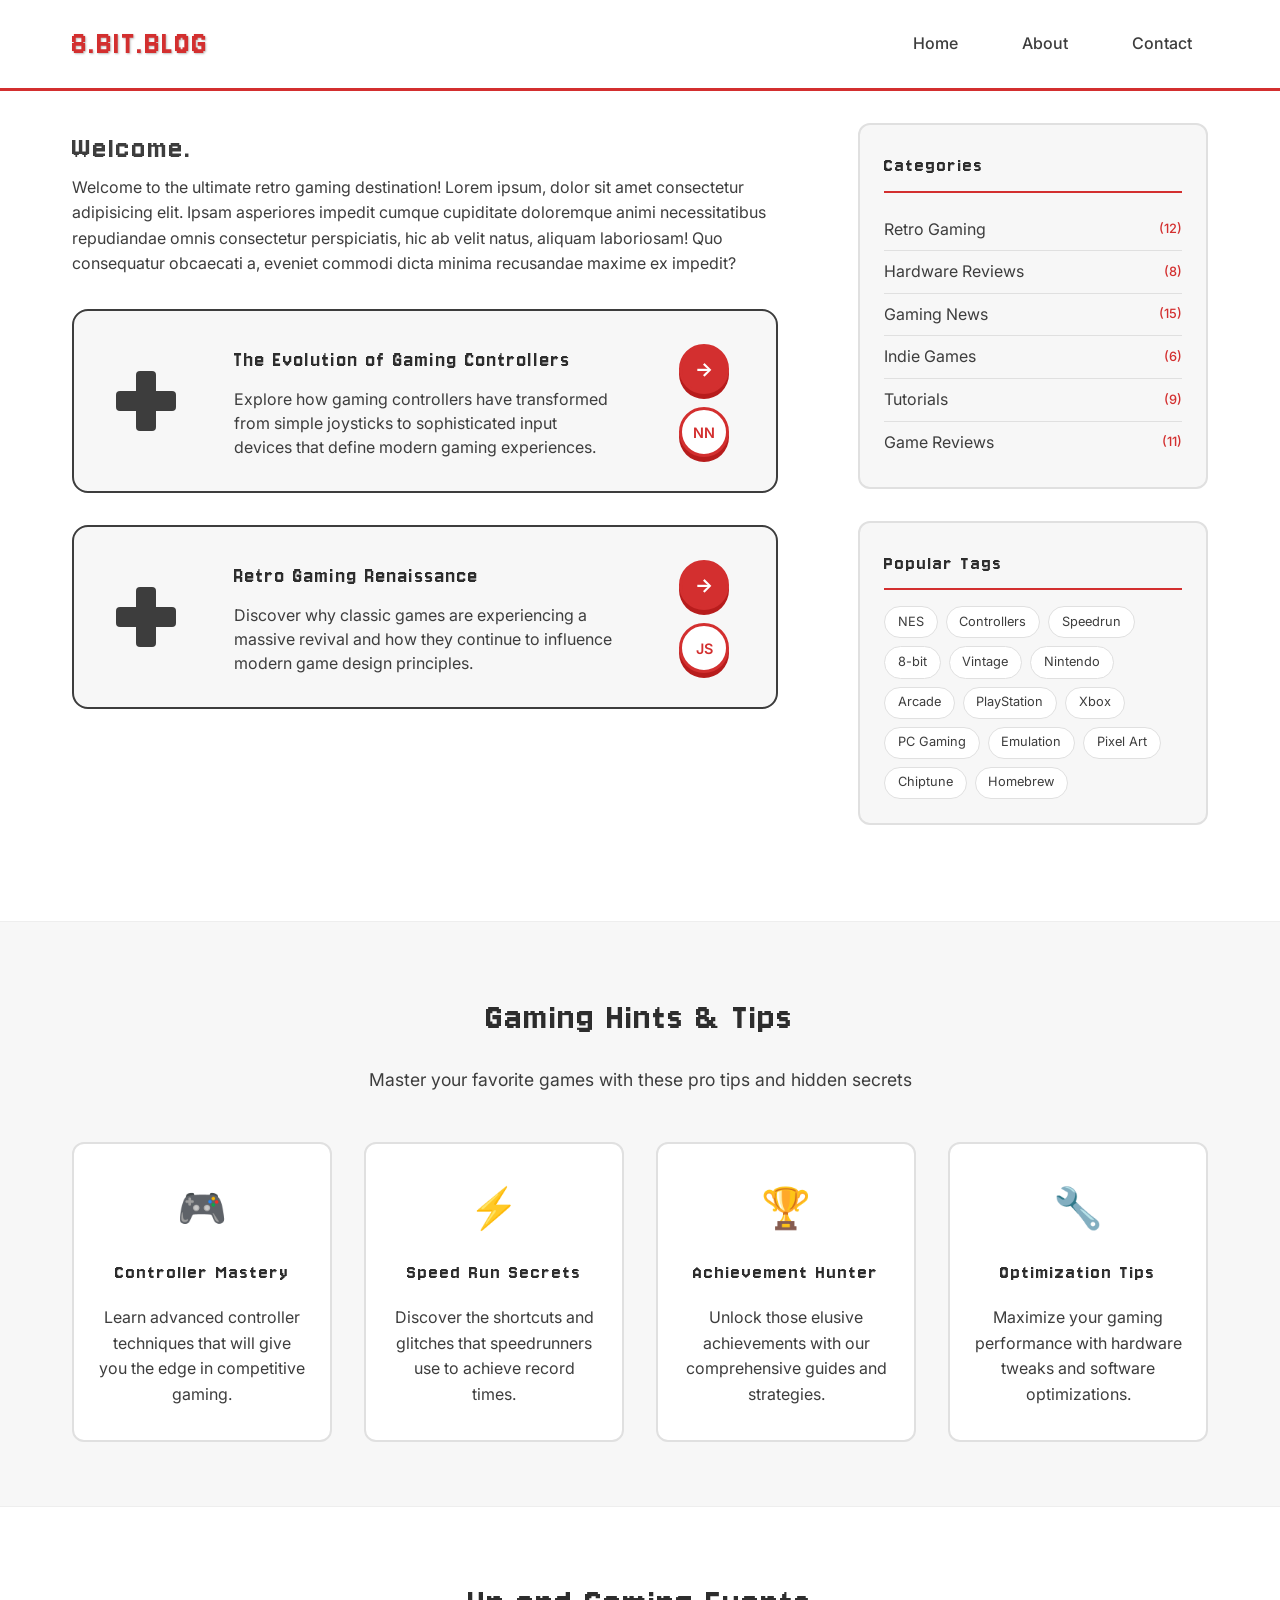
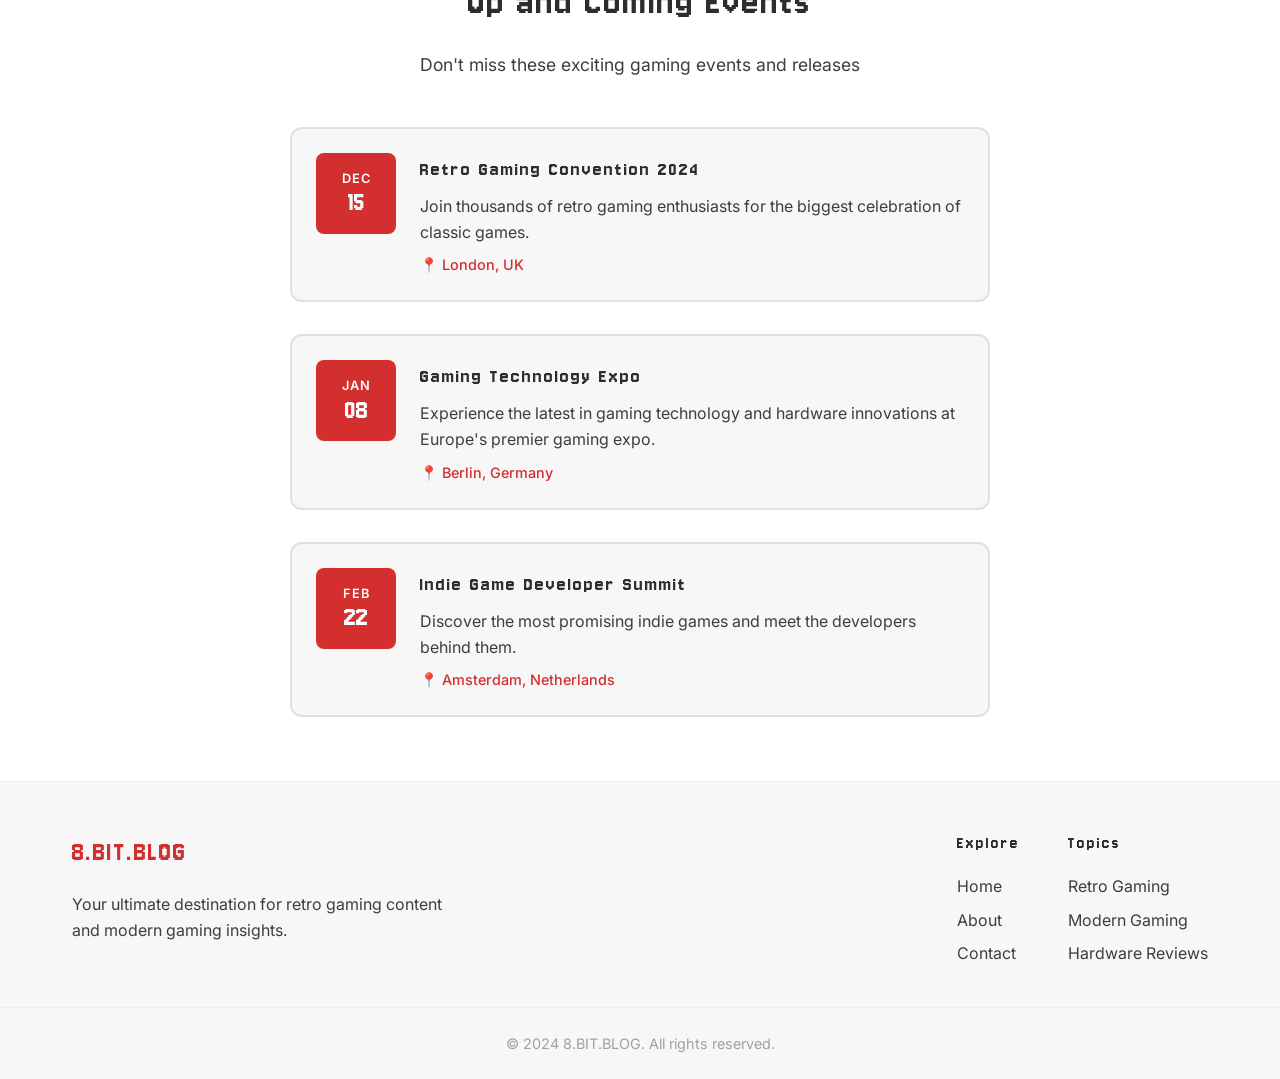
==== index.html @ f660c372 "add initial website structure and pages" ====
<html lang="en">
  <head>
    <meta charset="UTF-8" />
    <meta name="viewport" content="width=device-width, initial-scale=1.0" />
    <title>8.BIT.BLOG - Nostalgic Gaming Experience</title>
    <link rel="stylesheet" href="assets/styles.css" />
  </head>
  <body>
    <nav class="navbar">
      <div class="nav-container">
        <a href="index.html" class="nav-logo">8.BIT.BLOG</a>
        <ul class="nav-links">
          <li><a href="index.html">Home</a></li>
          <li><a href="about.html">About</a></li>
          <li><a href="contact.html">Contact</a></li>
        </ul>
      </div>
    </nav>

    <div class="content">
      <div class="main-layout">
        <!-- Left Column - Blog Content -->
        <div class="blog-section">
          <h1>Welcome.</h1>
          <p>
            Welcome to the ultimate retro gaming destination! Lorem ipsum, dolor
            sit amet consectetur adipisicing elit. Ipsam asperiores impedit
            cumque cupiditate doloremque animi necessitatibus repudiandae omnis
            consectetur perspiciatis, hic ab velit natus, aliquam laboriosam!
            Quo consequatur obcaecati a, eveniet commodi dicta minima recusandae
            maxime ex impedit?
          </p>

          <!-- NES Gamepad Card Template -->
          <div class="gamepad-card">
            <div class="card-left">
              <div class="dpad">
                <div class="dpad-vertical"></div>
                <div class="dpad-horizontal"></div>
              </div>
            </div>

            <div class="card-content">
              <h3>The Evolution of Gaming Controllers</h3>
              <p>
                Explore how gaming controllers have transformed from simple
                joysticks to sophisticated input devices that define modern
                gaming experiences.
              </p>
            </div>

            <div class="card-right">
              <div class="action-buttons">
                <button class="action-btn read-more" title="Read More">
                  <span class="arrow">→</span>
                </button>
                <button class="action-btn author-btn" title="Author">
                  <span class="initials">NN</span>
                </button>
              </div>
            </div>
          </div>

          <!-- Second Card -->
          <div class="gamepad-card">
            <div class="card-left">
              <div class="dpad">
                <div class="dpad-vertical"></div>
                <div class="dpad-horizontal"></div>
              </div>
            </div>

            <div class="card-content">
              <h3>Retro Gaming Renaissance</h3>
              <p>
                Discover why classic games are experiencing a massive revival
                and how they continue to influence modern game design
                principles.
              </p>
            </div>

            <div class="card-right">
              <div class="action-buttons">
                <button class="action-btn read-more" title="Read More">
                  <span class="arrow">→</span>
                </button>
                <button class="action-btn author-btn" title="Author">
                  <span class="initials">JS</span>
                </button>
              </div>
            </div>
          </div>
        </div>
        <!-- End of Left Column -->

        <!-- Right Column - Tags and Categories -->
        <div class="sidebar-section">
          <!-- Categories -->
          <div class="sidebar-widget">
            <h3>Categories</h3>
            <ul class="category-list">
              <li><a href="#" class="category-item">Retro Gaming <span class="count">(12)</span></a></li>
              <li><a href="#" class="category-item">Hardware Reviews <span class="count">(8)</span></a></li>
              <li><a href="#" class="category-item">Gaming News <span class="count">(15)</span></a></li>
              <li><a href="#" class="category-item">Indie Games <span class="count">(6)</span></a></li>
              <li><a href="#" class="category-item">Tutorials <span class="count">(9)</span></a></li>
              <li><a href="#" class="category-item">Game Reviews <span class="count">(11)</span></a></li>
            </ul>
          </div>

          <!-- Tags -->
          <div class="sidebar-widget">
            <h3>Popular Tags</h3>
            <div class="tag-cloud">
              <a href="#" class="tag">NES</a>
              <a href="#" class="tag">Controllers</a>
              <a href="#" class="tag">Speedrun</a>
              <a href="#" class="tag">8-bit</a>
              <a href="#" class="tag">Vintage</a>
              <a href="#" class="tag">Nintendo</a>
              <a href="#" class="tag">Arcade</a>
              <a href="#" class="tag">PlayStation</a>
              <a href="#" class="tag">Xbox</a>
              <a href="#" class="tag">PC Gaming</a>
              <a href="#" class="tag">Emulation</a>
              <a href="#" class="tag">Pixel Art</a>
              <a href="#" class="tag">Chiptune</a>
              <a href="#" class="tag">Homebrew</a>
            </div>
          </div>

        </div>
      </div>
    </div>

    <!-- Gaming Hints Section - Full Width -->
    <div class="hints-section">
      <div class="hints-container">
        <h2>Gaming Hints & Tips</h2>
        <p class="hints-subtitle">
          Master your favorite games with these pro tips and hidden secrets
        </p>

        <div class="hints-grid">
          <div class="hint-card">
            <div class="hint-icon">🎮</div>
            <h3>Controller Mastery</h3>
            <p>
              Learn advanced controller techniques that will give you the edge
              in competitive gaming.
            </p>
          </div>

          <div class="hint-card">
            <div class="hint-icon">⚡</div>
            <h3>Speed Run Secrets</h3>
            <p>
              Discover the shortcuts and glitches that speedrunners use to
              achieve record times.
            </p>
          </div>

          <div class="hint-card">
            <div class="hint-icon">🏆</div>
            <h3>Achievement Hunter</h3>
            <p>
              Unlock those elusive achievements with our comprehensive guides
              and strategies.
            </p>
          </div>

          <div class="hint-card">
            <div class="hint-icon">🔧</div>
            <h3>Optimization Tips</h3>
            <p>
              Maximize your gaming performance with hardware tweaks and software
              optimizations.
            </p>
          </div>
        </div>
      </div>
    </div>

    <!-- Up and Coming Events Section -->
    <div class="events-section">
      <div class="events-container">
        <h2>Up and Coming Events</h2>
        <p class="events-subtitle">Don't miss these exciting gaming events and releases</p>
        
        <div class="events-timeline">
          <div class="event-item">
            <div class="event-date">
              <span class="month">DEC</span>
              <span class="day">15</span>
            </div>
            <div class="event-content">
              <h3>Retro Gaming Convention 2024</h3>
              <p>Join thousands of retro gaming enthusiasts for the biggest celebration of classic games.</p>
              <span class="event-location">📍 London, UK</span>
            </div>
          </div>
          
          <div class="event-item">
            <div class="event-date">
              <span class="month">JAN</span>
              <span class="day">08</span>
            </div>
            <div class="event-content">
              <h3>Gaming Technology Expo</h3>
              <p>Experience the latest in gaming technology and hardware innovations at Europe's premier gaming expo.</p>
              <span class="event-location">📍 Berlin, Germany</span>
            </div>
          </div>
          
          <div class="event-item">
            <div class="event-date">
              <span class="month">FEB</span>
              <span class="day">22</span>
            </div>
            <div class="event-content">
              <h3>Indie Game Developer Summit</h3>
              <p>Discover the most promising indie games and meet the developers behind them.</p>
              <span class="event-location">📍 Amsterdam, Netherlands</span>
            </div>
          </div>
        </div>
      </div>
    </div>

    <footer class="footer">
      <div class="footer-container">
        <div class="footer-brand">
          <h3>8.BIT.BLOG</h3>
          <p>
            Your ultimate destination for retro gaming content and modern gaming
            insights.
          </p>
        </div>

        <div class="footer-links">
          <div class="footer-section">
            <h4>Explore</h4>
            <ul>
              <li><a href="index.html">Home</a></li>
              <li><a href="about.html">About</a></li>
              <li><a href="contact.html">Contact</a></li>
            </ul>
          </div>

          <div class="footer-section">
            <h4>Topics</h4>
            <ul>
              <li><a href="#">Retro Gaming</a></li>
              <li><a href="#">Modern Gaming</a></li>
              <li><a href="#">Hardware Reviews</a></li>
            </ul>
          </div>
        </div>
      </div>

      <div class="footer-bottom">
        <p>&copy; 2024 8.BIT.BLOG. All rights reserved.</p>
      </div>
    </footer>
  </body>
</html>
---- assets/styles.css ----
/* Import fonts from Google Fonts */
@import url("https://fonts.googleapis.com/css2?family=Jersey+10&family=Inter:wght@300;400;500;600&display=swap");

/* Retro Gaming Color Scheme - Inspired by classic NES gamepad */
:root {
  --retro-dark: #2d2d2d;
  --retro-grey: #3d3d3d;
  --retro-light: #f7f7f7;
  --retro-red: #d32f2f;
  --retro-white: #ffffff;
  --retro-shadow: rgba(42, 42, 42, 0.3);
  --retro-letter-spacing: 2px;
}

/* Global styles */
* {
  margin: 0;
  padding: 0;
  box-sizing: border-box;
}
body {
  font-family: "Inter", sans-serif;
  background: var(--retro-white);
  min-height: 100vh;
  color: var(--retro-grey);
  line-height: 1.6;
}
/* Headings */
h1,
h2,
h3,
h4,
h5,
h6 {
  font-weight: normal;
  font-family: "Jersey 10", cursive;
  letter-spacing: var(--retro-letter-spacing);
}

/* Navbar styling */
.navbar {
  background: var(--retro-white);
  border-bottom: 3px solid var(--retro-red);
}

.nav-container {
  max-width: 1200px;
  margin: 0 auto;
  display: flex;
  justify-content: space-between;
  align-items: center;
  padding: 1rem 2rem;
}

.nav-logo {
  font-size: 2.2rem;
  color: var(--retro-red);
  text-decoration: none;
  text-shadow: 1px 1px 2px var(--retro-shadow);
  font-weight: normal;
  font-family: "Jersey 10", cursive;
  letter-spacing: var(--retro-letter-spacing);
}

.nav-links {
  display: flex;
  list-style: none;
  gap: 2rem;
}

.nav-links a {
  color: var(--retro-grey);
  text-decoration: none;
  font-family: "Inter", sans-serif;
  font-weight: 500;
  padding: 0.5rem 1rem;
  transition: all 0.1s ease;
}

.nav-links a:hover {
  color: var(--retro-red);
}

/* Main title styling */
.main-title {
  text-align: center;
  padding: 3rem 2rem;
  background: rgba(255, 255, 255, 0.1);
  margin: 2rem auto;
  max-width: 800px;
  border-radius: 12px;
  border: 3px solid var(--retro-dark);
  box-shadow: 0 8px 16px var(--retro-shadow);
}

.main-title h1 {
  font-size: 3.5rem;
  color: var(--retro-white);
  text-shadow: 3px 3px 0px var(--retro-red);
  margin-bottom: 1rem;
  font-family: "Jersey 10", cursive;
  letter-spacing: 2px;
}

.main-title .subtitle {
  font-size: 1.2rem;
  color: var(--retro-light);
  font-weight: 500;
  text-transform: uppercase;
  letter-spacing: 1px;
}

/* Content area styling */
.content {
  max-width: 1200px;
  margin: 0 auto;
  padding: 2rem;
}

.content p {
  font-family: "Inter", sans-serif;
  font-weight: 400;
  margin-bottom: 1rem;
}

/* Main Layout - Two Column */
.main-layout {
  display: grid;
  grid-template-columns: 1fr 350px;
  gap: 5rem;
  align-items: start;
}

.blog-section {
  min-width: 0; /* Prevents grid overflow */
}

/* Sidebar Section */
.sidebar-section {
  display: flex;
  flex-direction: column;
  gap: 2rem;
}

.sidebar-widget {
  background: var(--retro-light);
  border: 2px solid #e0e0e0;
  border-radius: 12px;
  padding: 1.5rem;
}

.sidebar-widget h3 {
  color: var(--retro-dark);
  margin-bottom: 1rem;
  font-size: 1.3rem;
  border-bottom: 2px solid var(--retro-red);
  padding-bottom: 0.5rem;
}

/* Categories */
.category-list {
  list-style: none;
  padding: 0;
  margin: 0;
}

.category-list li {
  border-bottom: 1px solid #e0e0e0;
  padding: 0.5rem 0;
}

.category-list li:last-child {
  border-bottom: none;
}

.category-item {
  font-family: 'Inter', sans-serif;
  color: var(--retro-grey);
  text-decoration: none;
  display: flex;
  justify-content: space-between;
  align-items: center;
  transition: color 0.2s ease;
}

.category-item:hover {
  color: var(--retro-red);
}

.count {
  font-size: 0.8rem;
  color: var(--retro-red);
  font-weight: 500;
}

/* Tag Cloud */
.tag-cloud {
  display: flex;
  flex-wrap: wrap;
  gap: 0.5rem;
}

.tag {
  font-family: 'Inter', sans-serif;
  background: var(--retro-white);
  color: var(--retro-grey);
  padding: 0.3rem 0.8rem;
  border-radius: 20px;
  text-decoration: none;
  font-size: 0.8rem;
  border: 1px solid #e0e0e0;
  transition: all 0.2s ease;
}

.tag:hover {
  background: var(--retro-red);
  color: var(--retro-white);
  border-color: var(--retro-red);
}


/* About Page Specific Styles */
.about-topics {
  margin: 2rem 0;
}

.topic-item {
  background: var(--retro-light);
  border: 2px solid #e0e0e0;
  border-radius: 12px;
  padding: 1.5rem;
  margin-bottom: 1rem;
  transition: all 0.3s ease;
}

.topic-item:hover {
  border-color: var(--retro-red);
  transform: translateY(-2px);
  box-shadow: 0 4px 12px rgba(0, 0, 0, 0.1);
}

.topic-item h3 {
  color: var(--retro-dark);
  margin-bottom: 0.5rem;
  font-size: 1.2rem;
}

.topic-item p {
  font-family: 'Inter', sans-serif;
  color: var(--retro-grey);
  line-height: 1.6;
  margin: 0;
}

/* Contact Form Styles */
.contact-form-section {
  margin: 2rem 0;
  background: var(--retro-light);
  border: 2px solid #e0e0e0;
  border-radius: 12px;
  padding: 2rem;
}

.contact-form-section h2 {
  margin-bottom: 1.5rem;
  color: var(--retro-dark);
}

.contact-form {
  display: flex;
  flex-direction: column;
  gap: 1.5rem;
}

.form-row {
  display: grid;
  grid-template-columns: 1fr 1fr;
  gap: 1rem;
}

.form-group {
  display: flex;
  flex-direction: column;
}

.form-group label {
  font-family: 'Inter', sans-serif;
  color: var(--retro-dark);
  font-weight: 500;
  margin-bottom: 0.5rem;
  font-size: 0.9rem;
}

.form-group input,
.form-group select,
.form-group textarea {
  font-family: 'Inter', sans-serif;
  padding: 0.8rem;
  border: 2px solid #e0e0e0;
  border-radius: 6px;
  font-size: 0.9rem;
  transition: border-color 0.2s ease;
  background: var(--retro-white);
}

.form-group input:focus,
.form-group select:focus,
.form-group textarea:focus {
  outline: none;
  border-color: var(--retro-red);
}

.form-group textarea {
  resize: vertical;
  min-height: 120px;
}

.checkbox-group {
  flex-direction: row;
  align-items: center;
  gap: 0.5rem;
}

.checkbox-label {
  display: flex;
  align-items: center;
  gap: 0.5rem;
  cursor: pointer;
  font-size: 0.9rem;
}

.checkbox-label input[type="checkbox"] {
  width: 18px;
  height: 18px;
  margin: 0;
}

.contact-submit-btn {
  background: var(--retro-red);
  color: var(--retro-white);
  padding: 1rem 2rem;
  border: none;
  border-radius: 6px;
  font-family: 'Inter', sans-serif;
  font-weight: 600;
  font-size: 1rem;
  cursor: pointer;
  transition: all 0.2s ease;
  align-self: flex-start;
  box-shadow: 0 4px 0 #b71c1c;
}

.contact-submit-btn:hover {
  transform: translateY(-2px);
  box-shadow: 0 6px 0 #b71c1c;
}

.contact-submit-btn:active {
  transform: translateY(2px);
  box-shadow: 0 2px 0 #b71c1c;
}

.contact-link {
  color: var(--retro-red);
  text-decoration: none;
  font-weight: 500;
  font-family: 'Inter', sans-serif;
  font-size: 0.9rem;
  margin-top: 0.5rem;
  display: inline-block;
}

.contact-link:hover {
  text-decoration: underline;
}

/* NES Gamepad Card Styling */
.gamepad-card {
  display: flex;
  align-items: center;
  background: var(--retro-light);
  border: 2px solid var(--retro-grey);
  border-radius: 16px;
  padding: 2rem;
  margin: 2rem 0;
  gap: 2rem;
  max-width: 800px;
}

/* Left side - D-Pad */
.card-left {
  flex: 0 0 80px;
  display: flex;
  justify-content: center;
  align-items: center;
}

.dpad {
  position: relative;
  width: 60px;
  height: 60px;
}

.dpad-horizontal,
.dpad-vertical {
  background: var(--retro-grey);
  position: absolute;
  border-radius: 4px;
}

.dpad-horizontal {
  width: 60px;
  height: 20px;
  top: 50%;
  left: 0;
  transform: translateY(-50%);
}

.dpad-vertical {
  width: 20px;
  height: 60px;
  left: 50%;
  top: 0;
  transform: translateX(-50%);
}

/* Center content */
.card-content {
  flex: 1;
  padding: 0 1rem;
}

.card-content h3 {
  color: var(--retro-dark);
  margin-bottom: 0.5rem;
  font-size: 1.4rem;
}

.card-content p {
  color: var(--retro-grey);
  margin: 0;
  line-height: 1.5;
}

/* Right side - Action buttons */
.card-right {
  flex: 0 0 80px;
  display: flex;
  justify-content: center;
  align-items: center;
}

.action-buttons {
  display: flex;
  flex-direction: column;
  gap: 0.8rem;
}

.action-btn {
  width: 50px;
  height: 50px;
  border-radius: 50%;
  border: 3px solid var(--retro-red);
  background: var(--retro-red);
  color: var(--retro-white);
  font-family: "Inter", sans-serif;
  font-weight: 600;
  cursor: pointer;
  transition: all 0.2s ease;
  display: flex;
  align-items: center;
  justify-content: center;
  box-shadow: 0 5px 0 #b71c1c;
}

.action-btn:active {
  transform: translateY(3px);
  box-shadow: 0 2px 0 #b71c1c;
}

.action-btn .arrow {
  font-size: 1.2rem;
  font-weight: bold;
}

.action-btn .initials {
  font-size: 0.9rem;
  font-weight: 600;
}

/* Author button styling */
.author-btn {
  background: var(--retro-white);
  color: var(--retro-red);
  border: 3px solid var(--retro-red);
  box-shadow: 0 5px 0 #b71c1c;
}

.author-btn:hover {
  background: var(--retro-red);
  color: var(--retro-white);
}

/* Gaming Hints Section */
.hints-section {
  background: var(--retro-light);
  border-top: 1px solid #eee;
  border-bottom: 1px solid #eee;
  margin-top: 4rem;
  padding: 4rem 0;
}

.hints-container {
  max-width: 1200px;
  margin: 0 auto;
  padding: 0 2rem;
  text-align: center;
}

.hints-section h2 {
  color: var(--retro-dark);
  font-size: 2.5rem;
  margin-bottom: 1rem;
}

.hints-subtitle {
  font-family: "Inter", sans-serif;
  color: var(--retro-grey);
  font-size: 1.1rem;
  margin-bottom: 3rem;
  max-width: 600px;
  margin-left: auto;
  margin-right: auto;
}

.hints-grid {
  display: grid;
  grid-template-columns: repeat(auto-fit, minmax(250px, 1fr));
  gap: 2rem;
  margin-top: 3rem;
}

.hint-card {
  background: var(--retro-white);
  border: 2px solid #e0e0e0;
  border-radius: 12px;
  padding: 2rem 1.5rem;
  text-align: center;
  transition: all 0.3s ease;
  cursor: pointer;
}

.hint-card:hover {
  border-color: var(--retro-red);
  transform: translateY(-4px);
  box-shadow: 0 8px 24px rgba(0, 0, 0, 0.1);
}

.hint-icon {
  font-size: 2.5rem;
  margin-bottom: 1rem;
  display: block;
}

.hint-card h3 {
  color: var(--retro-dark);
  margin-bottom: 1rem;
  font-size: 1.3rem;
}

.hint-card p {
  font-family: "Inter", sans-serif;
  color: var(--retro-grey);
  line-height: 1.6;
  margin: 0;
}

/* Events Section */
.events-section {
  background: var(--retro-white);
  padding: 4rem 0;
}

.events-container {
  max-width: 1200px;
  margin: 0 auto;
  padding: 0 2rem;
  text-align: center;
}

.events-section h2 {
  color: var(--retro-dark);
  font-size: 2.5rem;
  margin-bottom: 1rem;
}

.events-subtitle {
  font-family: 'Inter', sans-serif;
  color: var(--retro-grey);
  font-size: 1.1rem;
  margin-bottom: 3rem;
  max-width: 600px;
  margin-left: auto;
  margin-right: auto;
}

.events-timeline {
  display: flex;
  flex-direction: column;
  gap: 2rem;
  max-width: 700px;
  margin: 0 auto;
  text-align: left;
}

.event-item {
  display: flex;
  gap: 1.5rem;
  align-items: flex-start;
  padding: 1.5rem;
  background: var(--retro-light);
  border-radius: 12px;
  border: 2px solid #e0e0e0;
  transition: all 0.3s ease;
}

.event-item:hover {
  border-color: var(--retro-red);
  transform: translateY(-2px);
  box-shadow: 0 8px 24px rgba(0, 0, 0, 0.1);
}

.event-date {
  flex: 0 0 80px;
  text-align: center;
  background: var(--retro-red);
  color: var(--retro-white);
  border-radius: 8px;
  padding: 1rem 0.5rem;
  display: flex;
  flex-direction: column;
  justify-content: center;
}

.event-date .month {
  font-family: 'Inter', sans-serif;
  font-size: 0.8rem;
  font-weight: 600;
  text-transform: uppercase;
  letter-spacing: 1px;
}

.event-date .day {
  font-family: 'Jersey 10', cursive;
  font-size: 1.8rem;
  font-weight: normal;
  line-height: 1;
}

.event-content {
  flex: 1;
}

.event-content h3 {
  color: var(--retro-dark);
  margin-bottom: 0.5rem;
  font-size: 1.3rem;
}

.event-content p {
  font-family: 'Inter', sans-serif;
  color: var(--retro-grey);
  line-height: 1.6;
  margin-bottom: 0.5rem;
}

.event-location {
  font-family: 'Inter', sans-serif;
  color: var(--retro-red);
  font-size: 0.9rem;
  font-weight: 500;
}

/* Footer Styling */
.footer {
  border-top: 1px solid #eee;
  background: var(--retro-light);
  color: var(--retro-dark);
  margin-top: 0;
}

.footer-container {
  max-width: 1200px;
  margin: 0 auto;
  padding: 3rem 2rem 2rem;
  display: grid;
  grid-template-columns: 1fr 1fr;
  gap: 3rem;
  align-items: start;
}

.footer-brand h3 {
  color: var(--retro-red);
  margin-bottom: 1rem;
  font-size: 1.8rem;
}

.footer-brand p {
  font-family: "Inter", sans-serif;
  color: var(--retro-grey);
  line-height: 1.6;
  max-width: 400px;
}

.footer-links {
  display: flex;
  gap: 3rem;
  justify-content: flex-end;
}

.footer-section h4 {
  color: var(--retro-dark);
  margin-bottom: 1rem;
  font-size: 1.1rem;
}

.footer-section ul {
  list-style: none;
  padding: 0;
}

.footer-section li {
  margin-bottom: 0.5rem;
}

.footer-section a {
  color: var(--retro-grey);
  text-decoration: none;
  font-family: "Inter", sans-serif;
  font-weight: 400;
  transition: color 0.2s ease;
}

.footer-section a:hover {
  color: var(--retro-red);
}

.footer-bottom {
  border-top: 1px solid #eee;
  padding: 1.5rem 2rem;
  text-align: center;
}

.footer-bottom p {
  font-family: "Inter", sans-serif;
  color: #a0a0a0;
  margin: 0;
  font-size: 0.9rem;
}

/* Responsive design */
@media (max-width: 768px) {
  .nav-container {
    flex-direction: column;
    gap: 1rem;
  }

  .nav-links {
    gap: 1rem;
  }

  .main-title h1 {
    font-size: 2.5rem;
  }

  .navbar {
    padding: 1rem;
  }

  /* Responsive main layout */
  .main-layout {
    grid-template-columns: 1fr;
    gap: 2rem;
  }

  .sidebar-section {
    order: -1; /* Move sidebar above blog content on mobile */
  }

  .sidebar-widget {
    padding: 1rem;
  }

  .tag-cloud {
    gap: 0.3rem;
  }

  .tag {
    font-size: 0.75rem;
    padding: 0.25rem 0.6rem;
  }

  /* Responsive contact form */
  .contact-form-section {
    padding: 1.5rem;
  }

  .form-row {
    grid-template-columns: 1fr;
    gap: 0;
  }

  /* Responsive gamepad card */
  .gamepad-card {
    flex-direction: column;
    text-align: center;
    padding: 1.5rem;
    gap: 1.5rem;
  }

  .card-left,
  .card-right {
    flex: none;
  }

  .action-buttons {
    flex-direction: row;
    justify-content: center;
    gap: 1rem;
  }

  .dpad {
    width: 50px;
    height: 50px;
  }

  .dpad-horizontal {
    width: 50px;
    height: 16px;
  }

  .dpad-vertical {
    width: 16px;
    height: 50px;
  }

  /* Responsive hints section */
  .hints-section {
    padding: 3rem 0;
  }

  .hints-container {
    padding: 0 1rem;
  }

  .hints-section h2 {
    font-size: 2rem;
  }

  .hints-grid {
    grid-template-columns: 1fr;
    gap: 1.5rem;
  }

  .hint-card {
    padding: 1.5rem;
  }

  /* Responsive events section */
  .events-section {
    padding: 3rem 0;
  }

  .events-container {
    padding: 0 1rem;
  }

  .events-section h2 {
    font-size: 2rem;
  }

  .events-timeline {
    max-width: 100%;
  }

  .event-item {
    padding: 1.2rem;
    gap: 1rem;
  }

  .event-date {
    flex: 0 0 70px;
    padding: 0.8rem 0.5rem;
  }

  .event-date .day {
    font-size: 1.5rem;
  }

  /* Responsive footer */
  .footer-container {
    grid-template-columns: 1fr;
    gap: 2rem;
    padding: 2rem 1rem 1.5rem;
  }

  .footer-links {
    justify-content: flex-start;
    gap: 2rem;
  }

  .footer-bottom {
    padding: 1rem;
  }
}
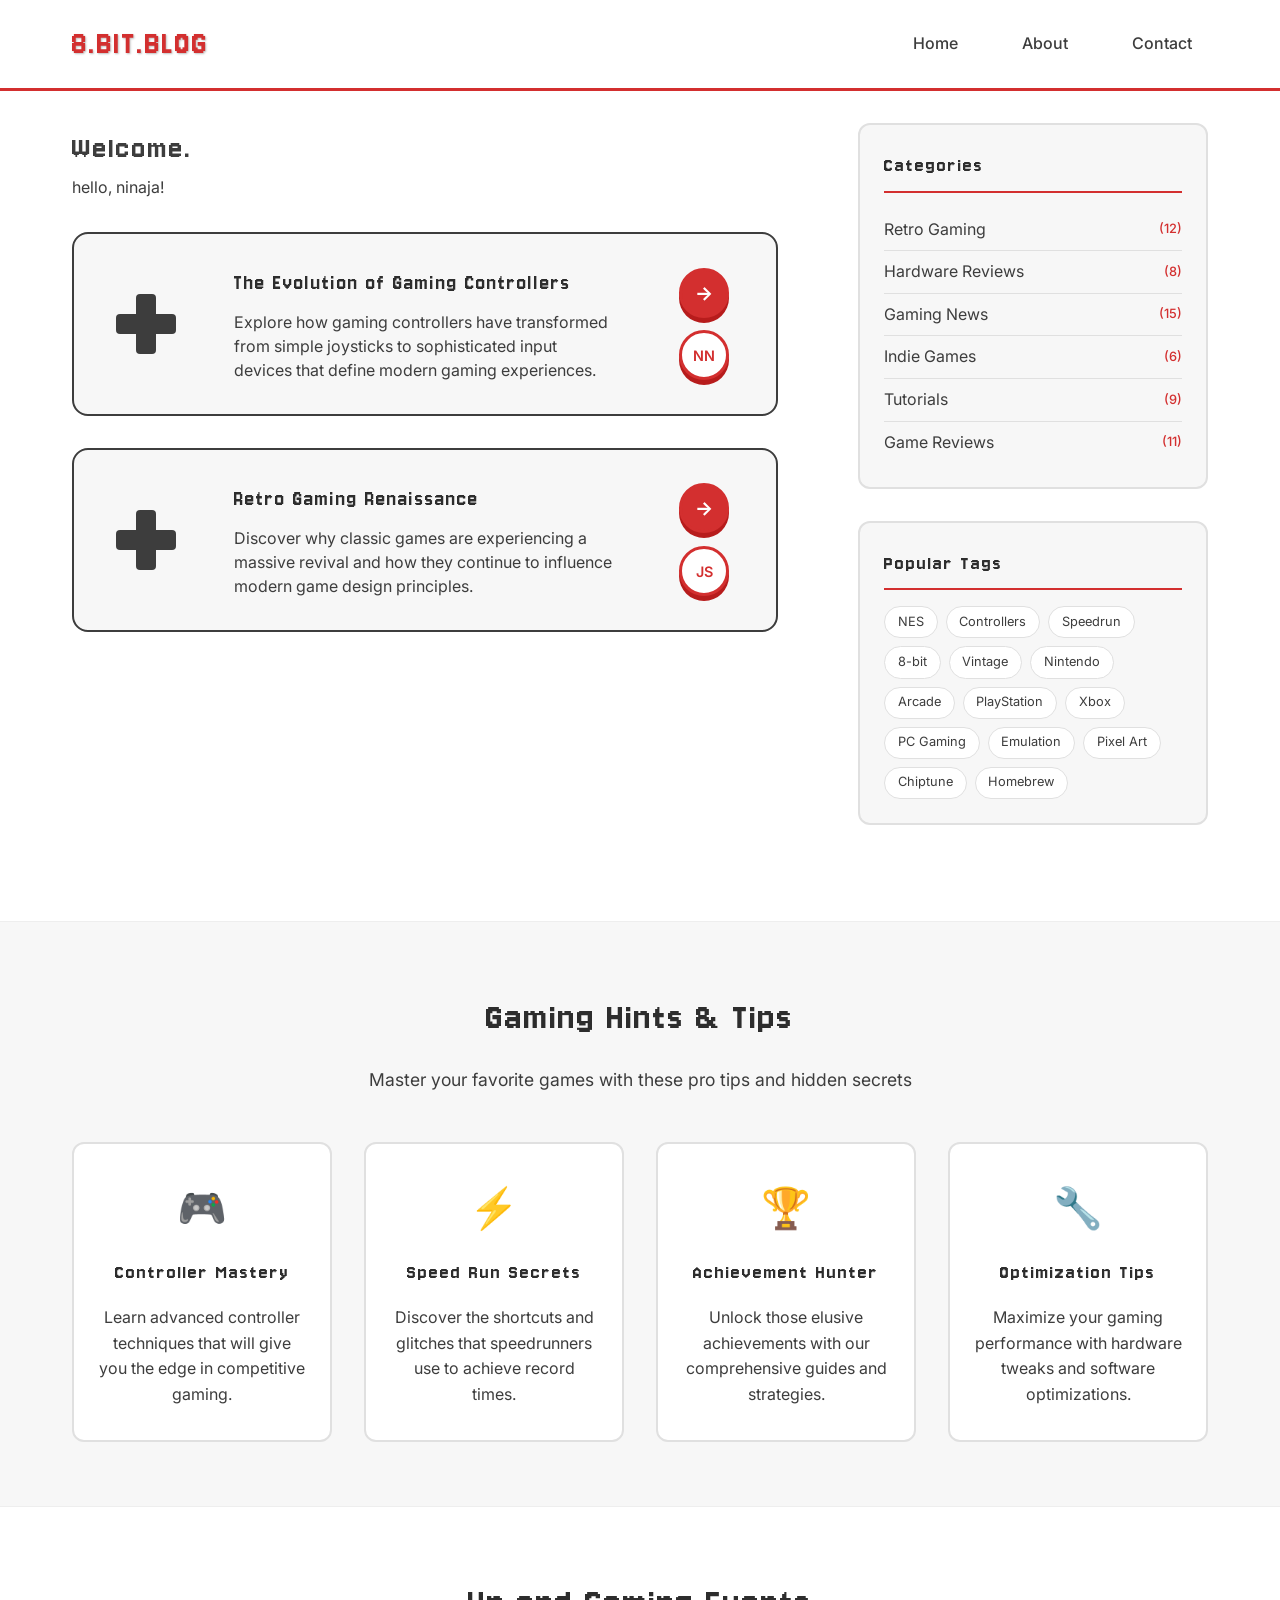
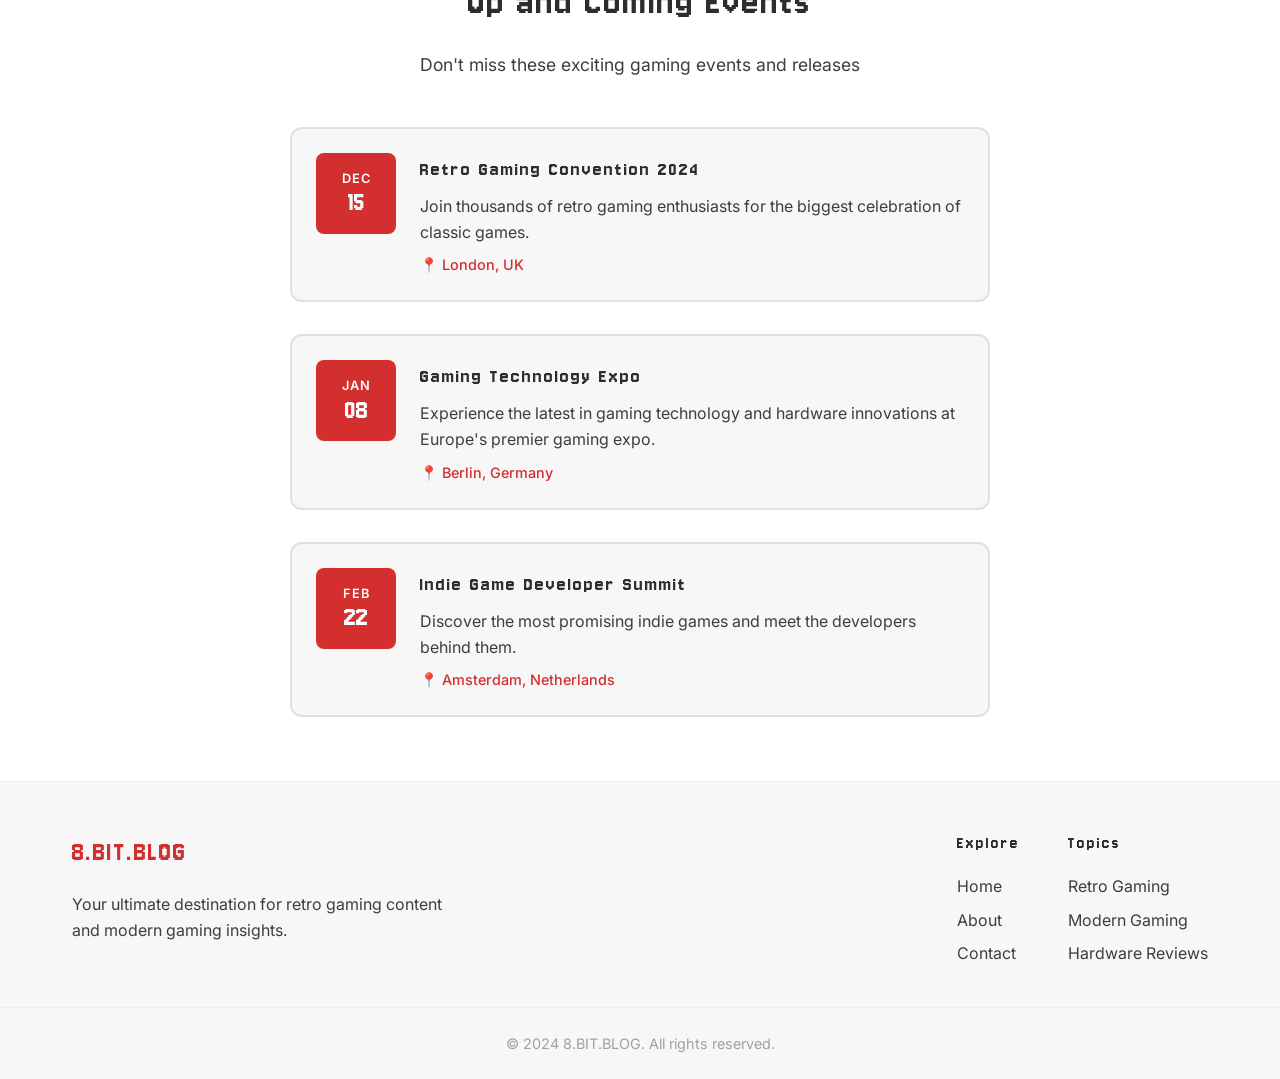
==== commit 3cd2bd00: "hhh" ====
--- a/index.html
+++ b/index.html
@@ -1,266 +1,264 @@
 <html lang="en">
-  <head>
-    <meta charset="UTF-8" />
-    <meta name="viewport" content="width=device-width, initial-scale=1.0" />
-    <title>8.BIT.BLOG - Nostalgic Gaming Experience</title>
-    <link rel="stylesheet" href="assets/styles.css" />
-  </head>
-  <body>
-    <nav class="navbar">
-      <div class="nav-container">
-        <a href="index.html" class="nav-logo">8.BIT.BLOG</a>
-        <ul class="nav-links">
-          <li><a href="index.html">Home</a></li>
-          <li><a href="about.html">About</a></li>
-          <li><a href="contact.html">Contact</a></li>
-        </ul>
-      </div>
-    </nav>
-
-    <div class="content">
-      <div class="main-layout">
-        <!-- Left Column - Blog Content -->
-        <div class="blog-section">
-          <h1>Welcome.</h1>
-          <p>
-            Welcome to the ultimate retro gaming destination! Lorem ipsum, dolor
-            sit amet consectetur adipisicing elit. Ipsam asperiores impedit
-            cumque cupiditate doloremque animi necessitatibus repudiandae omnis
-            consectetur perspiciatis, hic ab velit natus, aliquam laboriosam!
-            Quo consequatur obcaecati a, eveniet commodi dicta minima recusandae
-            maxime ex impedit?
-          </p>
-
-          <!-- NES Gamepad Card Template -->
-          <div class="gamepad-card">
-            <div class="card-left">
-              <div class="dpad">
-                <div class="dpad-vertical"></div>
-                <div class="dpad-horizontal"></div>
-              </div>
-            </div>
-
-            <div class="card-content">
-              <h3>The Evolution of Gaming Controllers</h3>
-              <p>
-                Explore how gaming controllers have transformed from simple
-                joysticks to sophisticated input devices that define modern
-                gaming experiences.
-              </p>
-            </div>
-
-            <div class="card-right">
-              <div class="action-buttons">
-                <button class="action-btn read-more" title="Read More">
-                  <span class="arrow">→</span>
-                </button>
-                <button class="action-btn author-btn" title="Author">
-                  <span class="initials">NN</span>
-                </button>
-              </div>
-            </div>
-          </div>
-
-          <!-- Second Card -->
-          <div class="gamepad-card">
-            <div class="card-left">
-              <div class="dpad">
-                <div class="dpad-vertical"></div>
-                <div class="dpad-horizontal"></div>
-              </div>
-            </div>
-
-            <div class="card-content">
-              <h3>Retro Gaming Renaissance</h3>
-              <p>
-                Discover why classic games are experiencing a massive revival
-                and how they continue to influence modern game design
-                principles.
-              </p>
-            </div>
-
-            <div class="card-right">
-              <div class="action-buttons">
-                <button class="action-btn read-more" title="Read More">
-                  <span class="arrow">→</span>
-                </button>
-                <button class="action-btn author-btn" title="Author">
-                  <span class="initials">JS</span>
-                </button>
-              </div>
-            </div>
-          </div>
-        </div>
-        <!-- End of Left Column -->
-
-        <!-- Right Column - Tags and Categories -->
-        <div class="sidebar-section">
-          <!-- Categories -->
-          <div class="sidebar-widget">
-            <h3>Categories</h3>
-            <ul class="category-list">
-              <li><a href="#" class="category-item">Retro Gaming <span class="count">(12)</span></a></li>
-              <li><a href="#" class="category-item">Hardware Reviews <span class="count">(8)</span></a></li>
-              <li><a href="#" class="category-item">Gaming News <span class="count">(15)</span></a></li>
-              <li><a href="#" class="category-item">Indie Games <span class="count">(6)</span></a></li>
-              <li><a href="#" class="category-item">Tutorials <span class="count">(9)</span></a></li>
-              <li><a href="#" class="category-item">Game Reviews <span class="count">(11)</span></a></li>
-            </ul>
-          </div>
-
-          <!-- Tags -->
-          <div class="sidebar-widget">
-            <h3>Popular Tags</h3>
-            <div class="tag-cloud">
-              <a href="#" class="tag">NES</a>
-              <a href="#" class="tag">Controllers</a>
-              <a href="#" class="tag">Speedrun</a>
-              <a href="#" class="tag">8-bit</a>
-              <a href="#" class="tag">Vintage</a>
-              <a href="#" class="tag">Nintendo</a>
-              <a href="#" class="tag">Arcade</a>
-              <a href="#" class="tag">PlayStation</a>
-              <a href="#" class="tag">Xbox</a>
-              <a href="#" class="tag">PC Gaming</a>
-              <a href="#" class="tag">Emulation</a>
-              <a href="#" class="tag">Pixel Art</a>
-              <a href="#" class="tag">Chiptune</a>
-              <a href="#" class="tag">Homebrew</a>
-            </div>
-          </div>
-
-        </div>
-      </div>
-    </div>
-
-    <!-- Gaming Hints Section - Full Width -->
-    <div class="hints-section">
-      <div class="hints-container">
-        <h2>Gaming Hints & Tips</h2>
-        <p class="hints-subtitle">
-          Master your favorite games with these pro tips and hidden secrets
+
+<head>
+  <meta charset="UTF-8" />
+  <meta name="viewport" content="width=device-width, initial-scale=1.0" />
+  <title>8.BIT.BLOG - Nostalgic Gaming Experience</title>
+  <link rel="stylesheet" href="assets/styles.css" />
+</head>
+
+<body>
+  <nav class="navbar">
+    <div class="nav-container">
+      <a href="index.html" class="nav-logo">8.BIT.BLOG</a>
+      <ul class="nav-links">
+        <li><a href="index.html">Home</a></li>
+        <li><a href="about.html">About</a></li>
+        <li><a href="contact.html">Contact</a></li>
+      </ul>
+    </div>
+  </nav>
+
+  <div class="content">
+    <div class="main-layout">
+      <!-- Left Column - Blog Content -->
+      <div class="blog-section">
+        <h1>Welcome.</h1>
+        <p>
+          hello, ninaja!
         </p>
 
-        <div class="hints-grid">
-          <div class="hint-card">
-            <div class="hint-icon">🎮</div>
-            <h3>Controller Mastery</h3>
+        <!-- NES Gamepad Card Template -->
+        <div class="gamepad-card">
+          <div class="card-left">
+            <div class="dpad">
+              <div class="dpad-vertical"></div>
+              <div class="dpad-horizontal"></div>
+            </div>
+          </div>
+
+          <div class="card-content">
+            <h3>The Evolution of Gaming Controllers</h3>
             <p>
-              Learn advanced controller techniques that will give you the edge
-              in competitive gaming.
+              Explore how gaming controllers have transformed from simple
+              joysticks to sophisticated input devices that define modern
+              gaming experiences.
             </p>
           </div>
 
-          <div class="hint-card">
-            <div class="hint-icon">⚡</div>
-            <h3>Speed Run Secrets</h3>
+          <div class="card-right">
+            <div class="action-buttons">
+              <button class="action-btn read-more" title="Read More">
+                <span class="arrow">→</span>
+              </button>
+              <button class="action-btn author-btn" title="Author">
+                <span class="initials">NN</span>
+              </button>
+            </div>
+          </div>
+        </div>
+
+        <!-- Second Card -->
+        <div class="gamepad-card">
+          <div class="card-left">
+            <div class="dpad">
+              <div class="dpad-vertical"></div>
+              <div class="dpad-horizontal"></div>
+            </div>
+          </div>
+
+          <div class="card-content">
+            <h3>Retro Gaming Renaissance</h3>
             <p>
-              Discover the shortcuts and glitches that speedrunners use to
-              achieve record times.
+              Discover why classic games are experiencing a massive revival
+              and how they continue to influence modern game design
+              principles.
             </p>
           </div>
 
-          <div class="hint-card">
-            <div class="hint-icon">🏆</div>
-            <h3>Achievement Hunter</h3>
-            <p>
-              Unlock those elusive achievements with our comprehensive guides
-              and strategies.
-            </p>
-          </div>
-
-          <div class="hint-card">
-            <div class="hint-icon">🔧</div>
-            <h3>Optimization Tips</h3>
-            <p>
-              Maximize your gaming performance with hardware tweaks and software
-              optimizations.
-            </p>
-          </div>
-        </div>
-      </div>
-    </div>
-
-    <!-- Up and Coming Events Section -->
-    <div class="events-section">
-      <div class="events-container">
-        <h2>Up and Coming Events</h2>
-        <p class="events-subtitle">Don't miss these exciting gaming events and releases</p>
-        
-        <div class="events-timeline">
-          <div class="event-item">
-            <div class="event-date">
-              <span class="month">DEC</span>
-              <span class="day">15</span>
-            </div>
-            <div class="event-content">
-              <h3>Retro Gaming Convention 2024</h3>
-              <p>Join thousands of retro gaming enthusiasts for the biggest celebration of classic games.</p>
-              <span class="event-location">📍 London, UK</span>
-            </div>
-          </div>
-          
-          <div class="event-item">
-            <div class="event-date">
-              <span class="month">JAN</span>
-              <span class="day">08</span>
-            </div>
-            <div class="event-content">
-              <h3>Gaming Technology Expo</h3>
-              <p>Experience the latest in gaming technology and hardware innovations at Europe's premier gaming expo.</p>
-              <span class="event-location">📍 Berlin, Germany</span>
-            </div>
-          </div>
-          
-          <div class="event-item">
-            <div class="event-date">
-              <span class="month">FEB</span>
-              <span class="day">22</span>
-            </div>
-            <div class="event-content">
-              <h3>Indie Game Developer Summit</h3>
-              <p>Discover the most promising indie games and meet the developers behind them.</p>
-              <span class="event-location">📍 Amsterdam, Netherlands</span>
-            </div>
-          </div>
-        </div>
-      </div>
-    </div>
-
-    <footer class="footer">
-      <div class="footer-container">
-        <div class="footer-brand">
-          <h3>8.BIT.BLOG</h3>
-          <p>
-            Your ultimate destination for retro gaming content and modern gaming
-            insights.
-          </p>
-        </div>
-
-        <div class="footer-links">
-          <div class="footer-section">
-            <h4>Explore</h4>
-            <ul>
-              <li><a href="index.html">Home</a></li>
-              <li><a href="about.html">About</a></li>
-              <li><a href="contact.html">Contact</a></li>
-            </ul>
-          </div>
-
-          <div class="footer-section">
-            <h4>Topics</h4>
-            <ul>
-              <li><a href="#">Retro Gaming</a></li>
-              <li><a href="#">Modern Gaming</a></li>
-              <li><a href="#">Hardware Reviews</a></li>
-            </ul>
-          </div>
-        </div>
-      </div>
-
-      <div class="footer-bottom">
-        <p>&copy; 2024 8.BIT.BLOG. All rights reserved.</p>
-      </div>
-    </footer>
-  </body>
-</html>
+          <div class="card-right">
+            <div class="action-buttons">
+              <button class="action-btn read-more" title="Read More">
+                <span class="arrow">→</span>
+              </button>
+              <button class="action-btn author-btn" title="Author">
+                <span class="initials">JS</span>
+              </button>
+            </div>
+          </div>
+        </div>
+      </div>
+      <!-- End of Left Column -->
+
+      <!-- Right Column - Tags and Categories -->
+      <div class="sidebar-section">
+        <!-- Categories -->
+        <div class="sidebar-widget">
+          <h3>Categories</h3>
+          <ul class="category-list">
+            <li><a href="#" class="category-item">Retro Gaming <span class="count">(12)</span></a></li>
+            <li><a href="#" class="category-item">Hardware Reviews <span class="count">(8)</span></a></li>
+            <li><a href="#" class="category-item">Gaming News <span class="count">(15)</span></a></li>
+            <li><a href="#" class="category-item">Indie Games <span class="count">(6)</span></a></li>
+            <li><a href="#" class="category-item">Tutorials <span class="count">(9)</span></a></li>
+            <li><a href="#" class="category-item">Game Reviews <span class="count">(11)</span></a></li>
+          </ul>
+        </div>
+
+        <!-- Tags -->
+        <div class="sidebar-widget">
+          <h3>Popular Tags</h3>
+          <div class="tag-cloud">
+            <a href="#" class="tag">NES</a>
+            <a href="#" class="tag">Controllers</a>
+            <a href="#" class="tag">Speedrun</a>
+            <a href="#" class="tag">8-bit</a>
+            <a href="#" class="tag">Vintage</a>
+            <a href="#" class="tag">Nintendo</a>
+            <a href="#" class="tag">Arcade</a>
+            <a href="#" class="tag">PlayStation</a>
+            <a href="#" class="tag">Xbox</a>
+            <a href="#" class="tag">PC Gaming</a>
+            <a href="#" class="tag">Emulation</a>
+            <a href="#" class="tag">Pixel Art</a>
+            <a href="#" class="tag">Chiptune</a>
+            <a href="#" class="tag">Homebrew</a>
+          </div>
+        </div>
+
+      </div>
+    </div>
+  </div>
+
+  <!-- Gaming Hints Section - Full Width -->
+  <div class="hints-section">
+    <div class="hints-container">
+      <h2>Gaming Hints & Tips</h2>
+      <p class="hints-subtitle">
+        Master your favorite games with these pro tips and hidden secrets
+      </p>
+
+      <div class="hints-grid">
+        <div class="hint-card">
+          <div class="hint-icon">🎮</div>
+          <h3>Controller Mastery</h3>
+          <p>
+            Learn advanced controller techniques that will give you the edge
+            in competitive gaming.
+          </p>
+        </div>
+
+        <div class="hint-card">
+          <div class="hint-icon">⚡</div>
+          <h3>Speed Run Secrets</h3>
+          <p>
+            Discover the shortcuts and glitches that speedrunners use to
+            achieve record times.
+          </p>
+        </div>
+
+        <div class="hint-card">
+          <div class="hint-icon">🏆</div>
+          <h3>Achievement Hunter</h3>
+          <p>
+            Unlock those elusive achievements with our comprehensive guides
+            and strategies.
+          </p>
+        </div>
+
+        <div class="hint-card">
+          <div class="hint-icon">🔧</div>
+          <h3>Optimization Tips</h3>
+          <p>
+            Maximize your gaming performance with hardware tweaks and software
+            optimizations.
+          </p>
+        </div>
+      </div>
+    </div>
+  </div>
+
+  <!-- Up and Coming Events Section -->
+  <div class="events-section">
+    <div class="events-container">
+      <h2>Up and Coming Events</h2>
+      <p class="events-subtitle">Don't miss these exciting gaming events and releases</p>
+
+      <div class="events-timeline">
+        <div class="event-item">
+          <div class="event-date">
+            <span class="month">DEC</span>
+            <span class="day">15</span>
+          </div>
+          <div class="event-content">
+            <h3>Retro Gaming Convention 2024</h3>
+            <p>Join thousands of retro gaming enthusiasts for the biggest celebration of classic games.</p>
+            <span class="event-location">📍 London, UK</span>
+          </div>
+        </div>
+
+        <div class="event-item">
+          <div class="event-date">
+            <span class="month">JAN</span>
+            <span class="day">08</span>
+          </div>
+          <div class="event-content">
+            <h3>Gaming Technology Expo</h3>
+            <p>Experience the latest in gaming technology and hardware innovations at Europe's premier gaming expo.</p>
+            <span class="event-location">📍 Berlin, Germany</span>
+          </div>
+        </div>
+
+        <div class="event-item">
+          <div class="event-date">
+            <span class="month">FEB</span>
+            <span class="day">22</span>
+          </div>
+          <div class="event-content">
+            <h3>Indie Game Developer Summit</h3>
+            <p>Discover the most promising indie games and meet the developers behind them.</p>
+            <span class="event-location">📍 Amsterdam, Netherlands</span>
+          </div>
+        </div>
+      </div>
+    </div>
+  </div>
+
+  <footer class="footer">
+    <div class="footer-container">
+      <div class="footer-brand">
+        <h3>8.BIT.BLOG</h3>
+        <p>
+          Your ultimate destination for retro gaming content and modern gaming
+          insights.
+        </p>
+      </div>
+
+      <div class="footer-links">
+        <div class="footer-section">
+          <h4>Explore</h4>
+          <ul>
+            <li><a href="index.html">Home</a></li>
+            <li><a href="about.html">About</a></li>
+            <li><a href="contact.html">Contact</a></li>
+          </ul>
+        </div>
+
+        <div class="footer-section">
+          <h4>Topics</h4>
+          <ul>
+            <li><a href="#">Retro Gaming</a></li>
+            <li><a href="#">Modern Gaming</a></li>
+            <li><a href="#">Hardware Reviews</a></li>
+          </ul>
+        </div>
+      </div>
+    </div>
+
+    <div class="footer-bottom">
+      <p>&copy; 2024 8.BIT.BLOG. All rights reserved.</p>
+    </div>
+  </footer>
+</body>
+
+</html>
--- a/assets/styles.css
+++ b/assets/styles.css
@@ -681,6 +681,89 @@
   font-weight: 500;
 }
 
+/* Newsletter Section */
+.newsletter-section {
+  background: var(--retro-dark);
+  padding: 4rem 0;
+  text-align: center;
+}
+
+.newsletter-container {
+  max-width: 600px;
+  margin: 0 auto;
+  padding: 0 2rem;
+}
+
+.newsletter-section h2 {
+  color: var(--retro-white);
+  font-size: 2.5rem;
+  margin-bottom: 1rem;
+}
+
+.newsletter-section p {
+  color: #aaa;
+  font-family: 'Inter', sans-serif;
+  margin-bottom: 2rem;
+}
+
+.newsletter-big-form {
+  display: flex;
+  gap: 0.5rem;
+}
+
+.newsletter-big-form input[type="email"] {
+  flex: 1;
+  padding: 0.9rem 1rem;
+  border: 2px solid #555;
+  border-radius: 6px;
+  background: #444;
+  color: var(--retro-white);
+  font-family: 'Inter', sans-serif;
+  font-size: 0.95rem;
+}
+
+.newsletter-big-form input[type="email"]::placeholder {
+  color: #aaa;
+}
+
+.newsletter-big-form input[type="email"]:focus {
+  outline: none;
+  border-color: var(--retro-red);
+}
+
+.newsletter-big-form button[type="submit"] {
+  padding: 0.9rem 1.8rem;
+  background: var(--retro-red);
+  color: var(--retro-white);
+  border: none;
+  border-radius: 6px;
+  font-family: 'Inter', sans-serif;
+  font-weight: 600;
+  font-size: 0.95rem;
+  cursor: pointer;
+  transition: all 0.2s ease;
+  box-shadow: 0 4px 0 #b71c1c;
+}
+
+.newsletter-big-form button[type="submit"]:hover {
+  transform: translateY(-2px);
+  box-shadow: 0 6px 0 #b71c1c;
+}
+
+.newsletter-big-form button[type="submit"]:active {
+  transform: translateY(2px);
+  box-shadow: 0 2px 0 #b71c1c;
+}
+
+.newsletter-success {
+  display: none;
+  color: #4caf50;
+  font-family: 'Inter', sans-serif;
+  font-size: 1.1rem;
+  font-weight: 500;
+  margin-top: 1rem;
+}
+
 /* Footer Styling */
 .footer {
   border-top: 1px solid #eee;
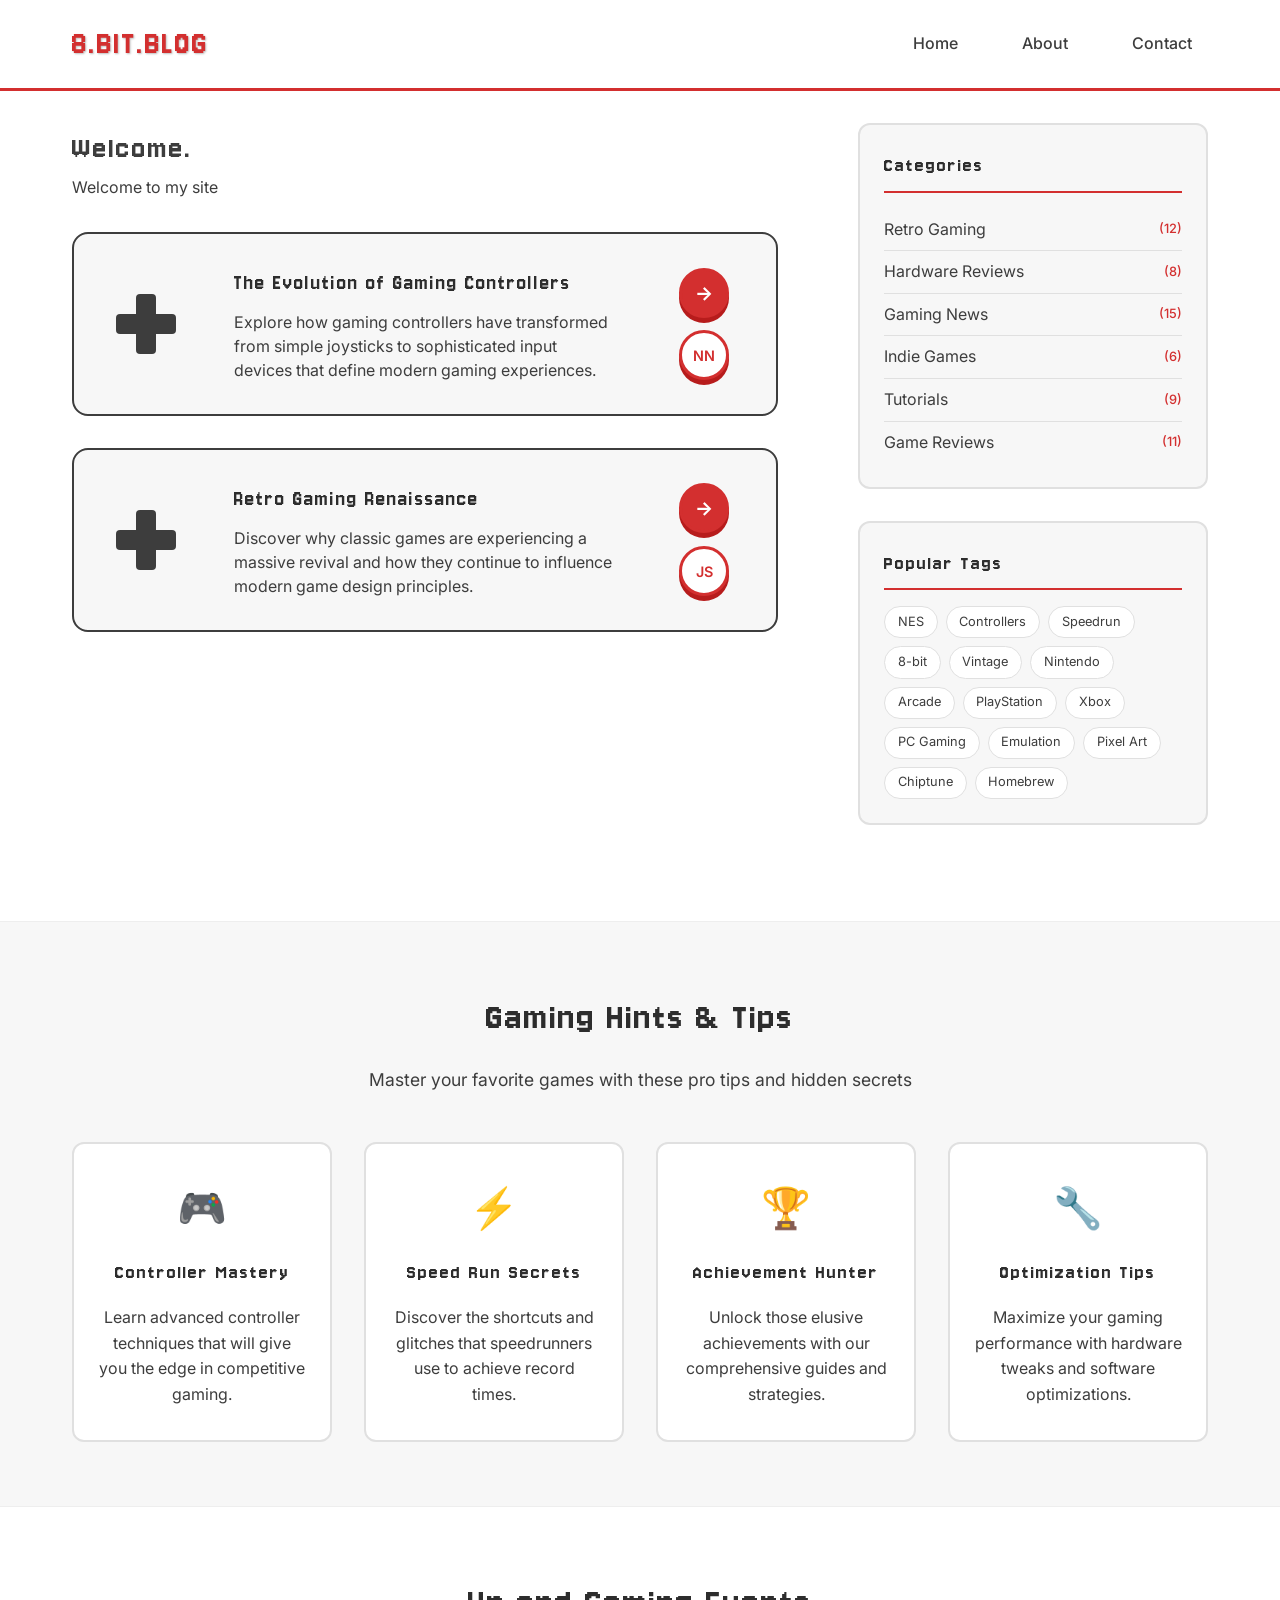
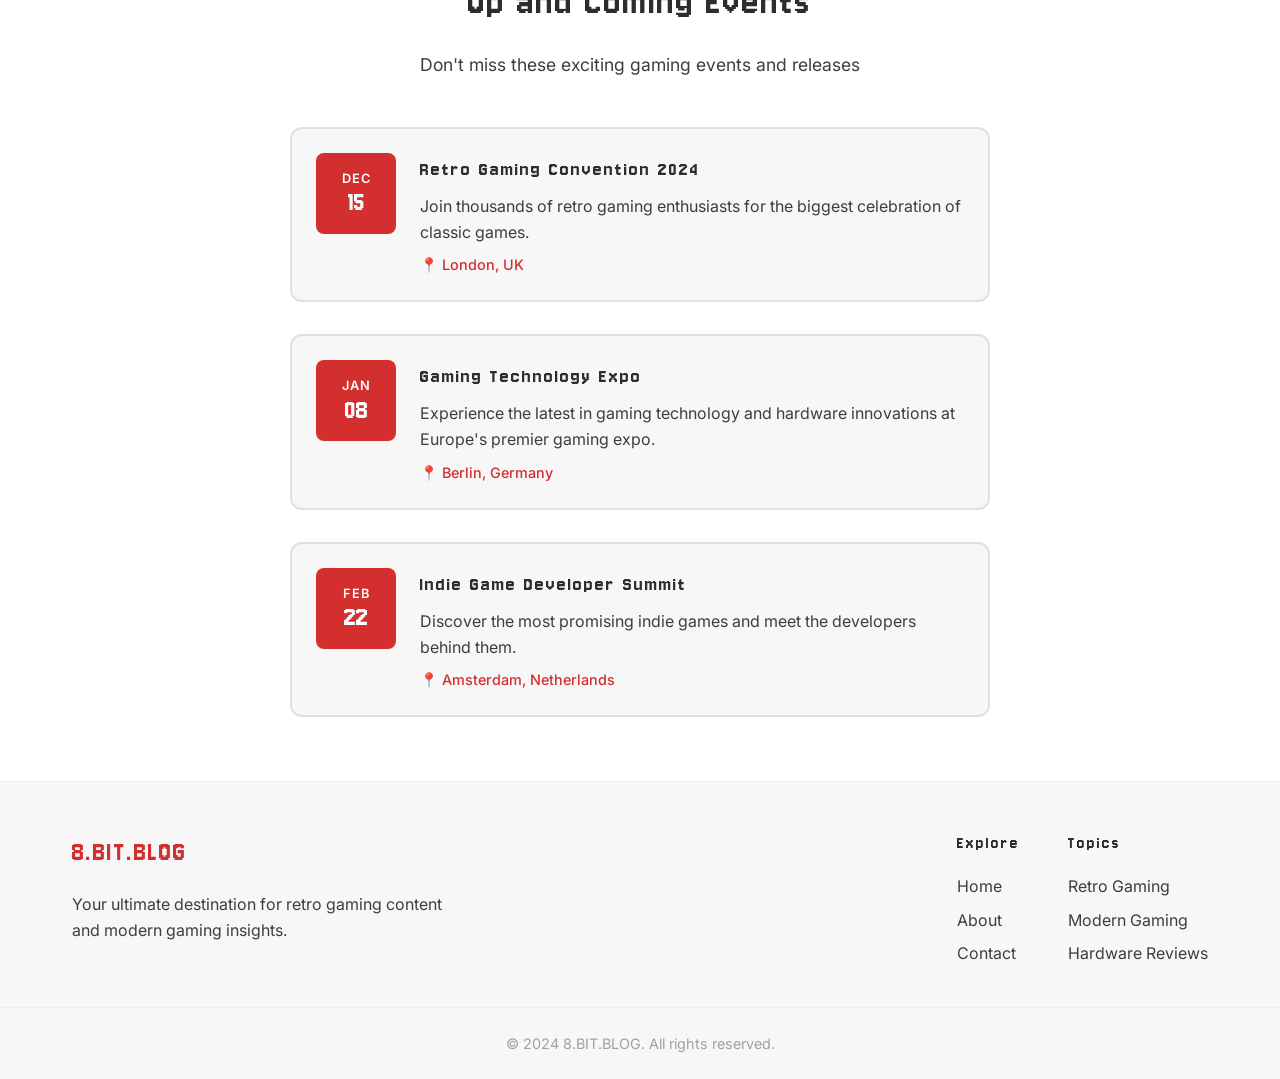
==== commit 16c511fe: "change greeting" ====
--- a/index.html
+++ b/index.html
@@ -25,7 +25,7 @@
       <div class="blog-section">
         <h1>Welcome.</h1>
         <p>
-          hello, ninaja!
+          Welcome to my site
         </p>
 
         <!-- NES Gamepad Card Template -->
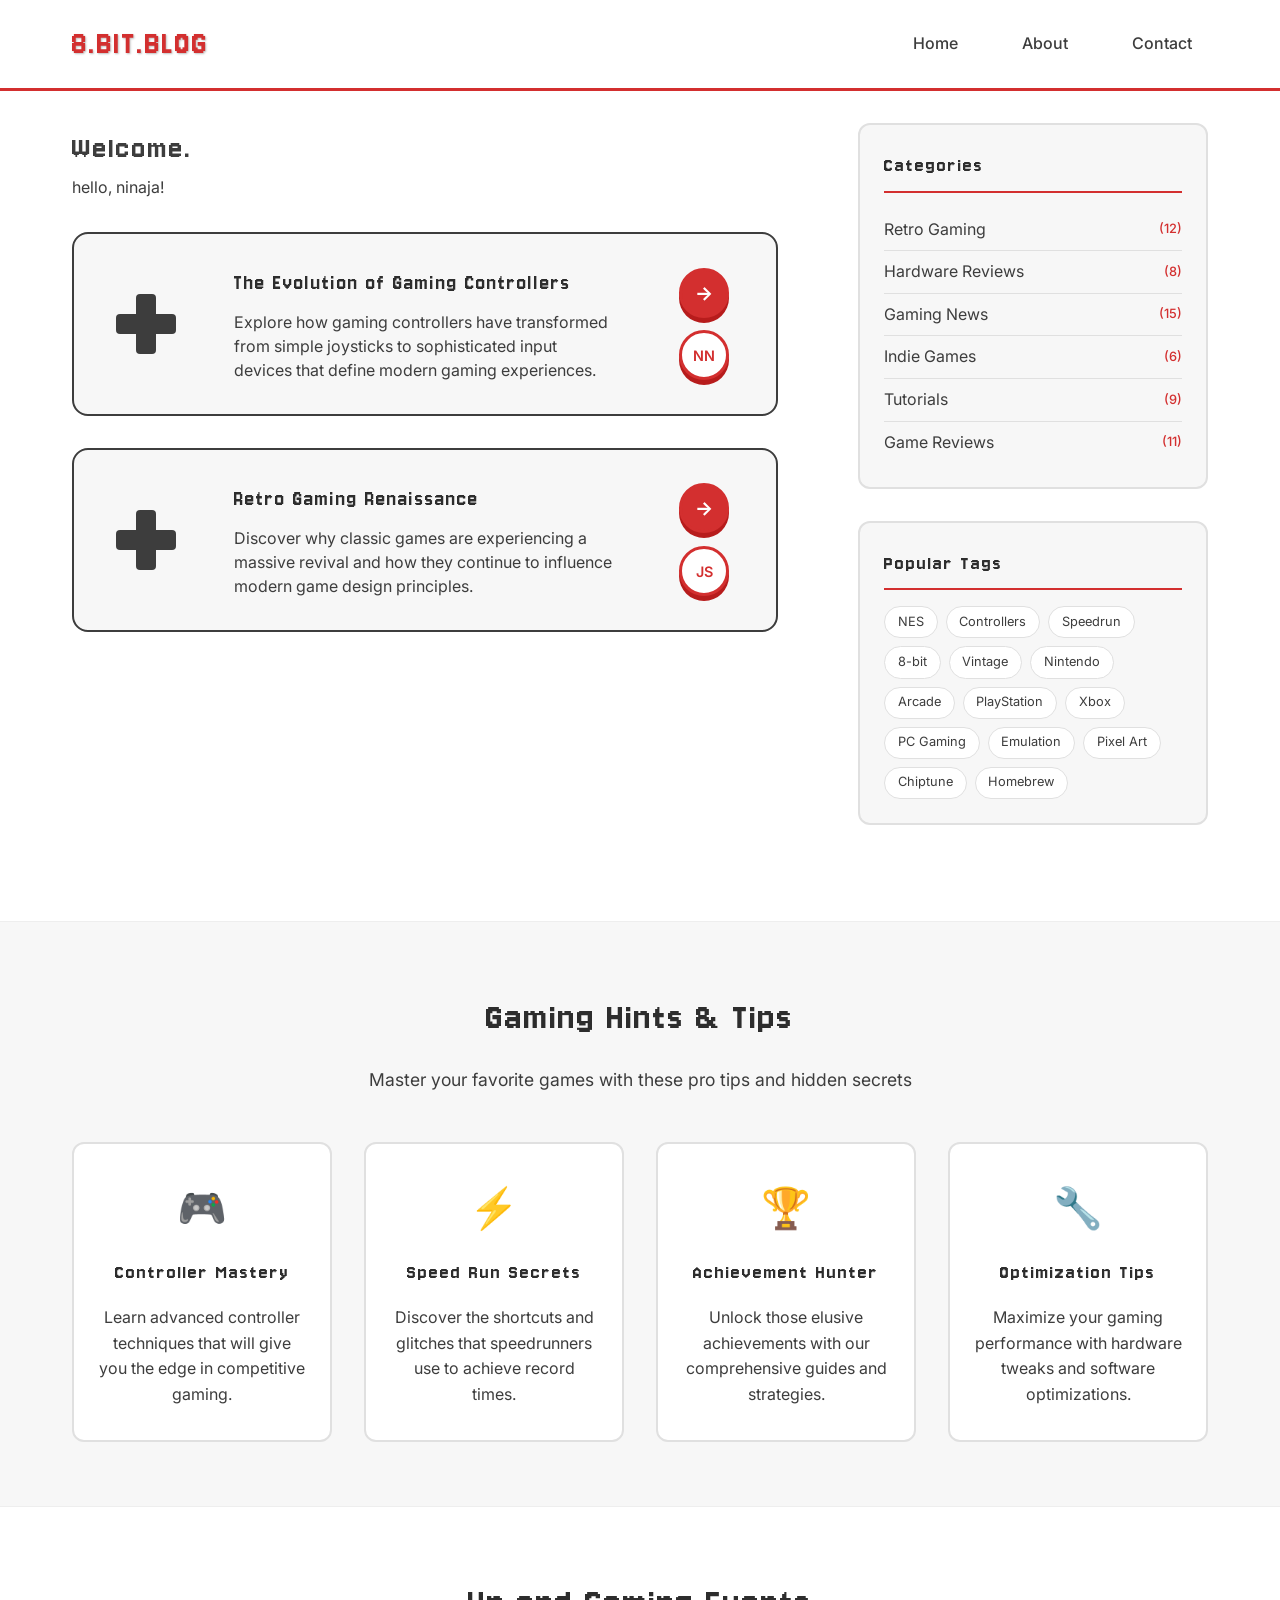
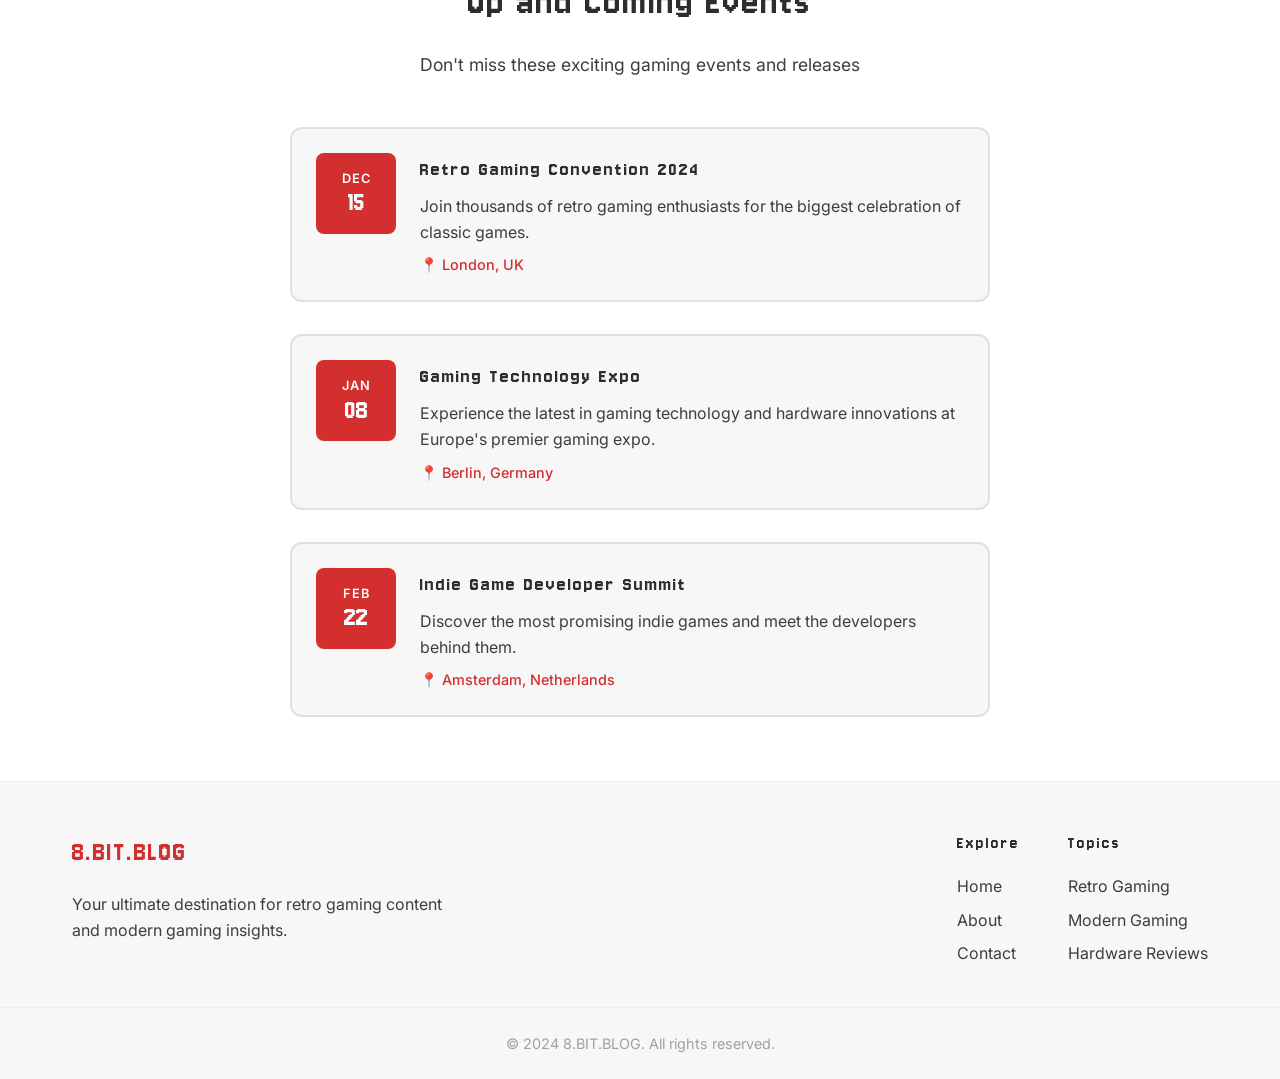
==== commit ea356b8a: "Merge branch 'content-home'" ====
--- a/index.html
+++ b/index.html
@@ -25,7 +25,7 @@
       <div class="blog-section">
         <h1>Welcome.</h1>
         <p>
-          Welcome to my site
+          hello, ninaja!
         </p>
 
         <!-- NES Gamepad Card Template -->
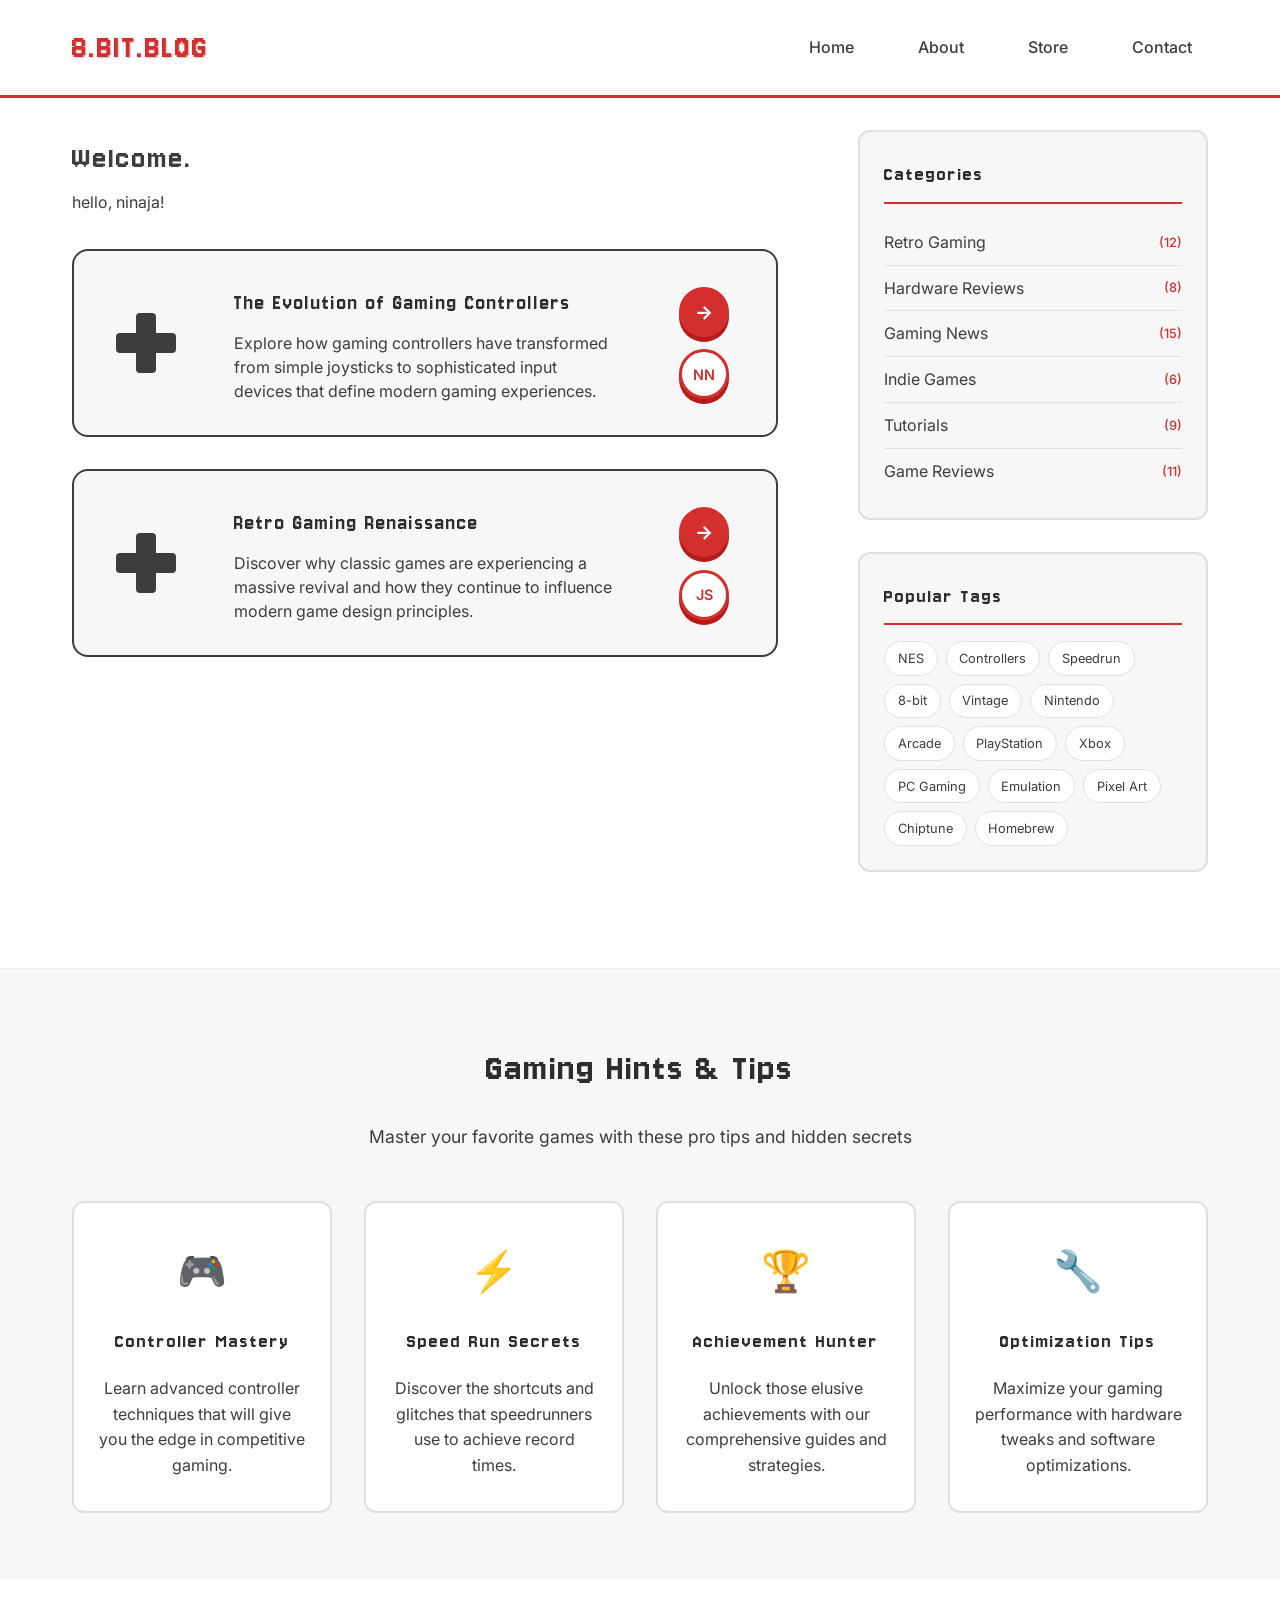
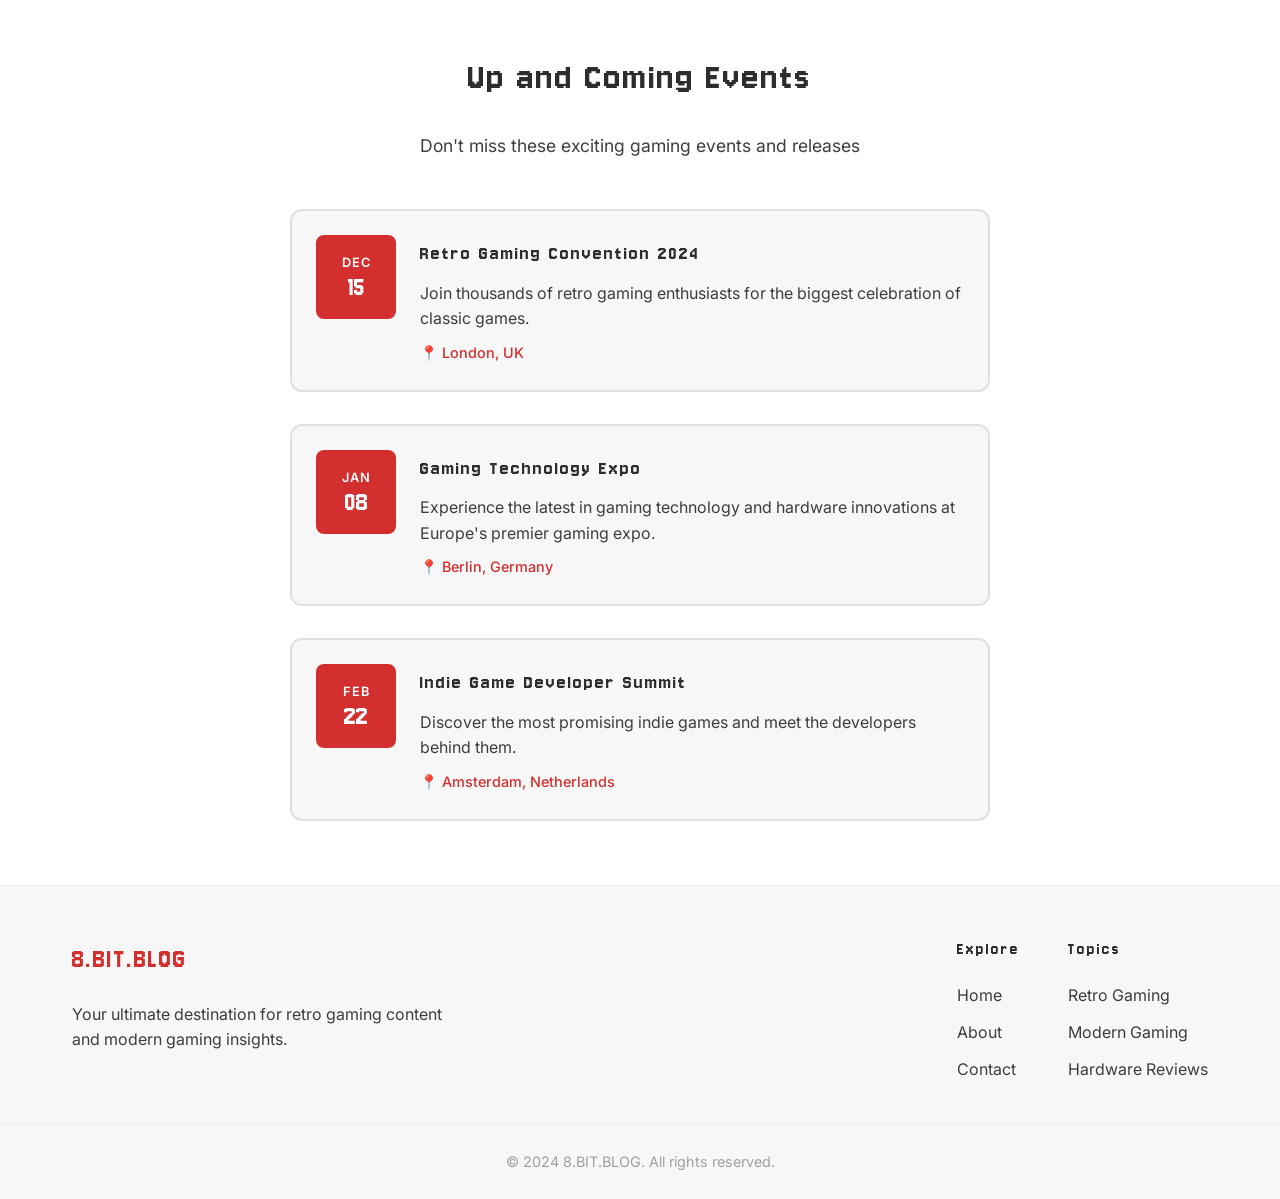
==== commit 0abc9429: "update stylefront" ====
--- a/index.html
+++ b/index.html
@@ -14,6 +14,7 @@
       <ul class="nav-links">
         <li><a href="index.html">Home</a></li>
         <li><a href="about.html">About</a></li>
+        <li><a href="store.html">Store</a></li>
         <li><a href="contact.html">Contact</a></li>
       </ul>
     </div>
--- a/assets/styles.css
+++ b/assets/styles.css
@@ -10,6 +10,8 @@
   --retro-white: #ffffff;
   --retro-shadow: rgba(42, 42, 42, 0.3);
   --retro-letter-spacing: 2px;
+  /* storefront accent color — practice changing this */
+  --store-accent: #1565c0;
 }
 
 /* Global styles */
@@ -18,13 +20,15 @@
   padding: 0;
   box-sizing: border-box;
 }
+
 body {
   font-family: "Inter", sans-serif;
   background: var(--retro-white);
   min-height: 100vh;
   color: var(--retro-grey);
-  line-height: 1.6;
-}
+  line-height: 1.8;
+}
+
 /* Headings */
 h1,
 h2,
@@ -132,7 +136,8 @@
 }
 
 .blog-section {
-  min-width: 0; /* Prevents grid overflow */
+  min-width: 0;
+  /* Prevents grid overflow */
 }
 
 /* Sidebar Section */
@@ -867,7 +872,8 @@
   }
 
   .sidebar-section {
-    order: -1; /* Move sidebar above blog content on mobile */
+    order: -1;
+    /* Move sidebar above blog content on mobile */
   }
 
   .sidebar-widget {
@@ -995,4 +1001,4 @@
   .footer-bottom {
     padding: 1rem;
   }
-}
+}
